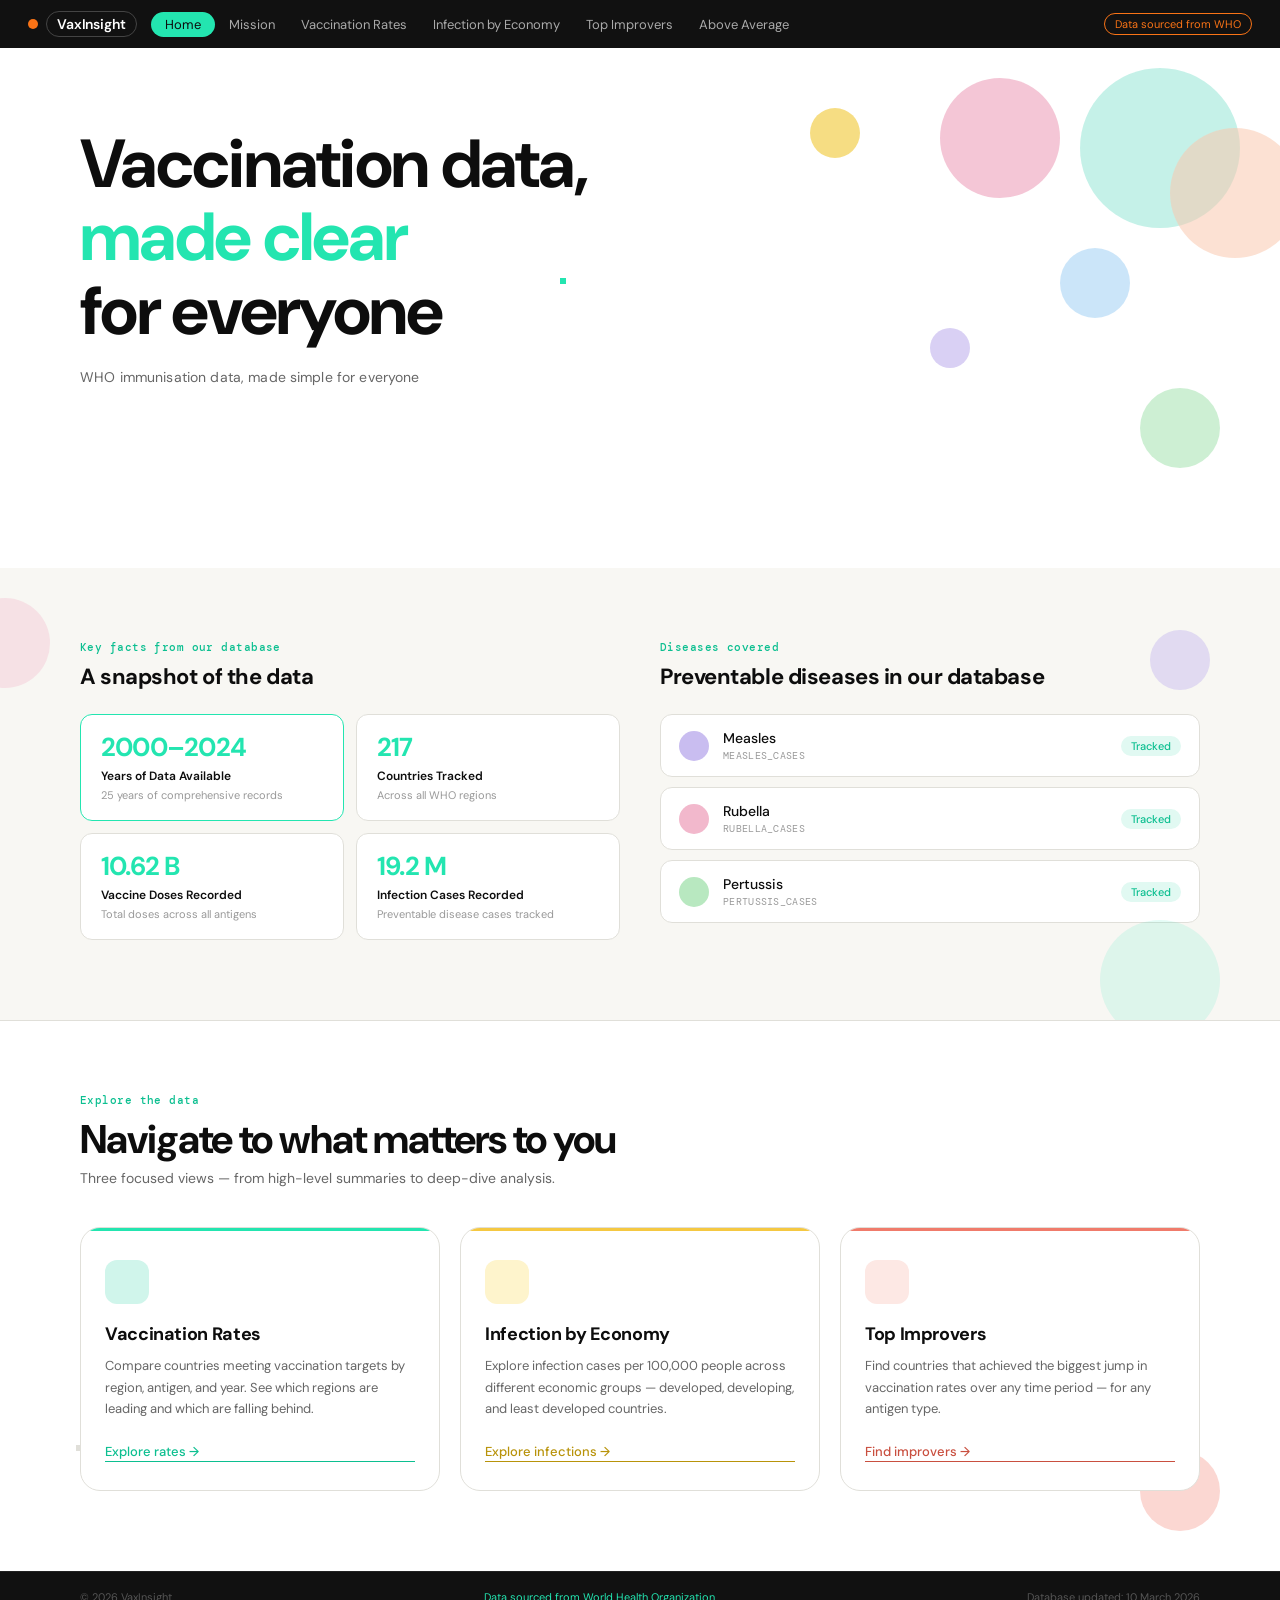
==== index.html @ 478c054f "finish first frontend draft" ====
<!DOCTYPE html>
<html lang="en">
<head>
  <meta charset="UTF-8" />
  <meta name="viewport" content="width=device-width, initial-scale=1.0" />
  <title>VaxInsight — Vaccination data, made clear for everyone</title>
  <link rel="preconnect" href="https://fonts.googleapis.com" />
  <link rel="preconnect" href="https://fonts.gstatic.com" crossorigin />
  <link href="https://fonts.googleapis.com/css2?family=Instrument+Serif:ital@0;1&family=DM+Sans:ital,opsz,wght@0,9..40,300;0,9..40,400;0,9..40,500;0,9..40,600;0,9..40,700;1,9..40,300&family=DM+Mono:wght@400;500&display=swap" rel="stylesheet" />
  <link rel="stylesheet" href="style.css" />
</head>
<body>

  <!-- ─── NAV ─────────────────────────────────────────────────── -->
  <header class="nav">
    <div class="nav__logo">
      <span class="nav__logo-dot"></span>
      <span class="nav__logo-text">VaxInsight</span>
    </div>
    <nav class="nav__links">
      <a href="#" class="nav__link nav__link--active">Home</a>
      <a href="#" class="nav__link">Mission</a>
      <a href="#" class="nav__link">Vaccination Rates</a>
      <a href="#" class="nav__link">Infection by Economy</a>
      <a href="#" class="nav__link">Top Improvers</a>
      <a href="#" class="nav__link">Above Average</a>
    </nav>
    <span class="nav__badge">Data sourced from WHO</span>
  </header>

  <!-- ─── HERO ─────────────────────────────────────────────────── -->
  <section class="hero">

    <!-- decorative blobs -->
    <div class="blob blob--yellow"  aria-hidden="true"></div>
    <div class="blob blob--pink"    aria-hidden="true"></div>
    <div class="blob blob--teal"    aria-hidden="true"></div>
    <div class="blob blob--purple"  aria-hidden="true"></div>
    <div class="blob blob--green"   aria-hidden="true"></div>
    <div class="blob blob--coral"   aria-hidden="true"></div>
    <div class="blob blob--blue"    aria-hidden="true"></div>
    <!-- tiny square accent -->
    <div class="hero__sq" aria-hidden="true"></div>

    <div class="hero__content">
      <h1 class="hero__h1">
        Vaccination data,<br>
        <span class="hero__accent">made clear</span><br>
        for everyone
      </h1>
      <p class="hero__sub">WHO immunisation data, made simple for everyone</p>
    </div>
  </section>

  <!-- ─── SNAPSHOT ─────────────────────────────────────────────── -->
  <section class="snapshot">

    <!-- left col: stats -->
    <div class="snapshot__left">
      <p class="snapshot__eyebrow">Key facts from our database</p>
      <h2 class="snapshot__heading">A snapshot of the data</h2>

      <div class="stats-grid">
        <div class="stat-card stat-card--bordered">
          <span class="stat-card__val">2000–2024</span>
          <span class="stat-card__label">Years of Data Available</span>
          <span class="stat-card__sub">25 years of comprehensive records</span>
        </div>
        <div class="stat-card">
          <span class="stat-card__val">217</span>
          <span class="stat-card__label">Countries Tracked</span>
          <span class="stat-card__sub">Across all WHO regions</span>
        </div>
        <div class="stat-card">
          <span class="stat-card__val">10.62 B</span>
          <span class="stat-card__label">Vaccine Doses Recorded</span>
          <span class="stat-card__sub">Total doses across all antigens</span>
        </div>
        <div class="stat-card">
          <span class="stat-card__val">19.2 M</span>
          <span class="stat-card__label">Infection Cases Recorded</span>
          <span class="stat-card__sub">Preventable disease cases tracked</span>
        </div>
      </div>
    </div>

    <!-- right col: diseases -->
    <div class="snapshot__right">
      <!-- decorative blob inside section -->
      <div class="snapshot__blob" aria-hidden="true"></div>
      <p class="snapshot__eyebrow">Diseases covered</p>
      <h2 class="snapshot__heading">Preventable diseases in our database</h2>

      <ul class="disease-list">
        <li class="disease-item">
          <span class="disease-item__dot disease-item__dot--measles"></span>
          <div class="disease-item__info">
            <span class="disease-item__name">Measles</span>
            <span class="disease-item__code">MEASLES_CASES</span>
          </div>
          <span class="disease-item__badge">Tracked</span>
        </li>
        <li class="disease-item">
          <span class="disease-item__dot disease-item__dot--rubella"></span>
          <div class="disease-item__info">
            <span class="disease-item__name">Rubella</span>
            <span class="disease-item__code">RUBELLA_CASES</span>
          </div>
          <span class="disease-item__badge">Tracked</span>
        </li>
        <li class="disease-item">
          <span class="disease-item__dot disease-item__dot--pertussis"></span>
          <div class="disease-item__info">
            <span class="disease-item__name">Pertussis</span>
            <span class="disease-item__code">PERTUSSIS_CASES</span>
          </div>
          <span class="disease-item__badge">Tracked</span>
        </li>
      </ul>
    </div>

    <!-- extra blobs around snapshot -->
    <div class="snapshot__blob-tl" aria-hidden="true"></div>
    <div class="snapshot__blob-br" aria-hidden="true"></div>
  </section>

  <!-- ─── EXPLORE ───────────────────────────────────────────────── -->
  <section class="explore">
    <p class="explore__eyebrow">Explore the data</p>
    <h2 class="explore__heading">Navigate to what matters to you</h2>
    <p class="explore__sub">Three focused views — from high-level summaries to deep-dive analysis.</p>

    <div class="cards-row">

      <article class="exp-card">
        <div class="exp-card__accent exp-card__accent--teal"></div>
        <div class="exp-card__icon exp-card__icon--teal"></div>
        <h3 class="exp-card__title">Vaccination Rates</h3>
        <p class="exp-card__body">Compare countries meeting vaccination targets by region, antigen, and year. See which regions are leading and which are falling behind.</p>
        <a href="#" class="exp-card__link exp-card__link--teal">Explore rates →</a>
      </article>

      <article class="exp-card">
        <div class="exp-card__accent exp-card__accent--yellow"></div>
        <div class="exp-card__icon exp-card__icon--yellow"></div>
        <h3 class="exp-card__title">Infection by Economy</h3>
        <p class="exp-card__body">Explore infection cases per 100,000 people across different economic groups — developed, developing, and least developed countries.</p>
        <a href="#" class="exp-card__link exp-card__link--yellow">Explore infections →</a>
      </article>

      <article class="exp-card">
        <div class="exp-card__accent exp-card__accent--coral"></div>
        <div class="exp-card__icon exp-card__icon--coral"></div>
        <h3 class="exp-card__title">Top Improvers</h3>
        <p class="exp-card__body">Find countries that achieved the biggest jump in vaccination rates over any time period — for any antigen type.</p>
        <a href="#" class="exp-card__link exp-card__link--coral">Find improvers →</a>
      </article>

    </div>

    <!-- bottom-right floating blob -->
    <div class="explore__blob" aria-hidden="true"></div>
    <!-- tiny square accent -->
    <div class="explore__sq" aria-hidden="true"></div>
  </section>

  <!-- ─── FOOTER ────────────────────────────────────────────────── -->
  <footer class="footer">
    <span class="footer__copy">© 2026 VaxInsight</span>
    <a href="#" class="footer__source">Data sourced from World Health Organization</a>
    <span class="footer__date">Database updated: 10 March 2026</span>
  </footer>

</body>
</html>
---- style.css ----
/* ─────────────────────────────────────────────────────────────────────────
   VaxInsight — Home Page Styles
   Font stack: Instrument Serif (display) + DM Sans (body) + DM Mono (code)
   ───────────────────────────────────────────────────────────────────────── */

/* ── TOKENS ── */
:root {
  --clr-bg:        #f8f7f3;
  --clr-white:     #ffffff;
  --clr-black:     #0d0d0d;
  --clr-nav:       #111111;

  --clr-teal:      #23e5b0;
  --clr-teal-dark: #0cbf90;
  --clr-yellow:    #f5c842;
  --clr-coral:     #f07b6b;
  --clr-pink:      #f2b8cc;
  --clr-purple:    #c9bdf0;
  --clr-green:     #b8e8c0;
  --clr-orange:    #f97316;

  --clr-text:      #111111;
  --clr-muted:     #666666;
  --clr-subtle:    #999999;
  --clr-border:    #e0dfd9;

  --font-display:  'Instrument Serif', Georgia, serif;
  --font-body:     'DM Sans', sans-serif;
  --font-mono:     'DM Mono', monospace;

  --nav-h:         48px;
  --radius-sm:     6px;
  --radius-md:     12px;
  --radius-lg:     20px;
  --radius-pill:   999px;
}

/* ── RESET ── */
*, *::before, *::after { box-sizing: border-box; margin: 0; padding: 0; }
html { scroll-behavior: smooth; }
body {
  font-family: var(--font-body);
  background: var(--clr-bg);
  color: var(--clr-text);
  -webkit-font-smoothing: antialiased;
  overflow-x: hidden;
}
a { text-decoration: none; color: inherit; }
ul { list-style: none; }
img { display: block; max-width: 100%; }


/* ═══════════════════════════════════════════════════════════════
   NAV
═══════════════════════════════════════════════════════════════ */
.nav {
  position: sticky;
  top: 0;
  z-index: 100;
  display: flex;
  align-items: center;
  gap: 0;
  height: var(--nav-h);
  background: var(--clr-nav);
  padding: 0 28px;
}

/* logo */
.nav__logo {
  display: flex;
  align-items: center;
  gap: 8px;
  margin-right: 6px;
}
.nav__logo-dot {
  width: 10px;
  height: 10px;
  border-radius: 50%;
  background: var(--clr-orange);
  flex-shrink: 0;
}
.nav__logo-text {
  color: var(--clr-white);
  font-size: 14px;
  font-weight: 600;
  letter-spacing: -0.01em;
  border: 1.5px solid #444;
  padding: 3px 10px;
  border-radius: var(--radius-pill);
}

/* active pill */
.nav__link--active {
  background: var(--clr-teal) !important;
  color: var(--clr-black) !important;
  font-weight: 600;
  padding: 4px 14px !important;
  border-radius: var(--radius-pill);
}

/* links */
.nav__links {
  display: flex;
  align-items: center;
  gap: 2px;
  flex: 1;
  padding-left: 8px;
}
.nav__link {
  color: #aaaaaa;
  font-size: 13px;
  font-weight: 400;
  padding: 4px 12px;
  border-radius: var(--radius-pill);
  transition: color 0.15s;
  white-space: nowrap;
}
.nav__link:hover {
  color: var(--clr-white);
}

/* badge */
.nav__badge {
  margin-left: auto;
  font-size: 11px;
  color: var(--clr-orange);
  border: 1.5px solid var(--clr-orange);
  padding: 3px 10px;
  border-radius: var(--radius-pill);
  white-space: nowrap;
}


/* ═══════════════════════════════════════════════════════════════
   HERO
═══════════════════════════════════════════════════════════════ */
.hero {
  position: relative;
  min-height: 520px;
  display: flex;
  align-items: flex-start;
  padding: 80px 80px 60px;
  overflow: hidden;
  background: var(--clr-white);
}

.hero__content {
  position: relative;
  z-index: 2;
  max-width: 680px;
}

.hero__h1 {
  font-family: var(--font-body);
  font-size: clamp(44px, 6vw, 68px);
  font-weight: 700;
  line-height: 1.08;
  letter-spacing: -0.025em;
  color: var(--clr-black);
}

.hero__accent {
  color: var(--clr-teal);
}

.hero__sub {
  margin-top: 20px;
  font-size: 14px;
  color: var(--clr-muted);
  font-weight: 400;
  letter-spacing: 0.01em;
}

/* tiny square accent */
.hero__sq {
  position: absolute;
  width: 6px;
  height: 6px;
  background: var(--clr-teal);
  top: 230px;
  left: 560px;
  z-index: 2;
}

/* ── BLOBS ── */
.blob {
  position: absolute;
  border-radius: 50%;
  z-index: 1;
}
.blob--yellow  { width: 50px;  height: 50px;  background: #f5d76e; top: 60px;  right: 420px; opacity: 0.85; }
.blob--pink    { width: 120px; height: 120px; background: #f2b8cc; top: 30px;  right: 220px; opacity: 0.80; }
.blob--teal    { width: 160px; height: 160px; background: #b2ede1; top: 20px;  right: 40px;  opacity: 0.75; }
.blob--purple  { width: 40px;  height: 40px;  background: #c9bdf0; top: 280px; right: 310px; opacity: 0.70; }
.blob--green   { width: 80px;  height: 80px;  background: #b8e8c0; top: 340px; right: 60px;  opacity: 0.70; }
.blob--coral   { width: 130px; height: 130px; background: #f9c8b0; top: 80px;  right: -20px; opacity: 0.55; }
.blob--blue    { width: 70px;  height: 70px;  background: #a8d4f5; top: 200px; right: 150px; opacity: 0.60; }


/* ═══════════════════════════════════════════════════════════════
   SNAPSHOT
═══════════════════════════════════════════════════════════════ */
.snapshot {
  position: relative;
  display: grid;
  grid-template-columns: 1fr 1fr;
  gap: 40px;
  padding: 72px 80px 80px;
  background: var(--clr-bg);
  overflow: hidden;
}

.snapshot__eyebrow {
  font-family: var(--font-mono);
  font-size: 11px;
  color: var(--clr-teal-dark);
  letter-spacing: 0.04em;
  margin-bottom: 10px;
  font-weight: 500;
}

.snapshot__heading {
  font-size: 22px;
  font-weight: 700;
  color: var(--clr-black);
  letter-spacing: -0.02em;
  margin-bottom: 24px;
  line-height: 1.2;
}

/* stat grid */
.stats-grid {
  display: grid;
  grid-template-columns: 1fr 1fr;
  gap: 12px;
}

.stat-card {
  background: var(--clr-white);
  border: 1px solid var(--clr-border);
  border-radius: var(--radius-md);
  padding: 18px 20px;
  display: flex;
  flex-direction: column;
  gap: 4px;
}

.stat-card--bordered {
  border: 1.5px solid var(--clr-teal);
}

.stat-card__val {
  font-size: 26px;
  font-weight: 700;
  letter-spacing: -0.03em;
  color: var(--clr-teal);
  line-height: 1.1;
}

.stat-card__label {
  font-size: 12px;
  font-weight: 600;
  color: var(--clr-black);
  margin-top: 2px;
}

.stat-card__sub {
  font-size: 11px;
  color: var(--clr-subtle);
}

/* disease list */
.snapshot__right {
  position: relative;
}

.disease-list {
  display: flex;
  flex-direction: column;
  gap: 10px;
  margin-top: 4px;
}

.disease-item {
  display: flex;
  align-items: center;
  gap: 14px;
  background: var(--clr-white);
  border: 1px solid var(--clr-border);
  border-radius: var(--radius-md);
  padding: 14px 18px;
}

.disease-item__dot {
  width: 30px;
  height: 30px;
  border-radius: 50%;
  flex-shrink: 0;
}
.disease-item__dot--measles  { background: #c9bdf0; }
.disease-item__dot--rubella  { background: #f2b8cc; }
.disease-item__dot--pertussis{ background: #b8e8c0; }

.disease-item__info {
  display: flex;
  flex-direction: column;
  flex: 1;
  gap: 2px;
}

.disease-item__name {
  font-size: 14px;
  font-weight: 500;
  color: var(--clr-black);
}

.disease-item__code {
  font-family: var(--font-mono);
  font-size: 10px;
  color: var(--clr-subtle);
  letter-spacing: 0.03em;
}

.disease-item__badge {
  font-size: 11px;
  font-weight: 500;
  color: var(--clr-teal-dark);
  background: #e1f9f2;
  border-radius: var(--radius-pill);
  padding: 3px 10px;
}

/* decorative blobs inside snapshot */
.snapshot__blob {
  position: absolute;
  width: 60px;
  height: 60px;
  border-radius: 50%;
  background: var(--clr-purple);
  opacity: 0.5;
  top: -10px;
  right: -10px;
  z-index: 0;
  pointer-events: none;
}

.snapshot__blob-tl {
  position: absolute;
  width: 90px;
  height: 90px;
  border-radius: 50%;
  background: #f2b8cc;
  opacity: 0.35;
  top: 30px;
  left: -40px;
  pointer-events: none;
}

.snapshot__blob-br {
  position: absolute;
  width: 120px;
  height: 120px;
  border-radius: 50%;
  background: var(--clr-teal);
  opacity: 0.12;
  bottom: -20px;
  right: 60px;
  pointer-events: none;
}


/* ═══════════════════════════════════════════════════════════════
   EXPLORE / CARDS
═══════════════════════════════════════════════════════════════ */
.explore {
  position: relative;
  padding: 72px 80px 80px;
  background: var(--clr-white);
  border-top: 1px solid var(--clr-border);
  overflow: hidden;
}

.explore__eyebrow {
  font-family: var(--font-mono);
  font-size: 11px;
  color: var(--clr-teal-dark);
  letter-spacing: 0.04em;
  margin-bottom: 10px;
  font-weight: 500;
}

.explore__heading {
  font-size: clamp(26px, 4vw, 40px);
  font-weight: 700;
  color: var(--clr-black);
  letter-spacing: -0.025em;
  line-height: 1.1;
  margin-bottom: 8px;
}

.explore__sub {
  font-size: 14px;
  color: var(--clr-muted);
  margin-bottom: 40px;
}

/* three cards */
.cards-row {
  display: grid;
  grid-template-columns: repeat(3, 1fr);
  gap: 20px;
  position: relative;
  z-index: 2;
}

.exp-card {
  background: var(--clr-white);
  border: 1px solid var(--clr-border);
  border-radius: var(--radius-lg);
  padding: 24px 24px 28px;
  display: flex;
  flex-direction: column;
  gap: 0;
  transition: box-shadow 0.2s, transform 0.2s;
  position: relative;
  overflow: hidden;
}

.exp-card:hover {
  box-shadow: 0 8px 32px rgba(0,0,0,0.08);
  transform: translateY(-2px);
}

/* top accent bar */
.exp-card__accent {
  position: absolute;
  top: 0;
  left: 0;
  right: 0;
  height: 3px;
  border-radius: var(--radius-lg) var(--radius-lg) 0 0;
}
.exp-card__accent--teal   { background: var(--clr-teal); }
.exp-card__accent--yellow { background: var(--clr-yellow); }
.exp-card__accent--coral  { background: var(--clr-coral); }

/* icon blob */
.exp-card__icon {
  width: 44px;
  height: 44px;
  border-radius: var(--radius-md);
  margin-bottom: 20px;
  margin-top: 8px;
}
.exp-card__icon--teal   { background: #d0f5eb; }
.exp-card__icon--yellow { background: #fef4cc; }
.exp-card__icon--coral  { background: #fde8e4; }

.exp-card__title {
  font-size: 18px;
  font-weight: 700;
  color: var(--clr-black);
  letter-spacing: -0.02em;
  margin-bottom: 10px;
  line-height: 1.2;
}

.exp-card__body {
  font-size: 13px;
  color: var(--clr-muted);
  line-height: 1.65;
  flex: 1;
  margin-bottom: 24px;
}

/* cta link */
.exp-card__link {
  display: inline-block;
  font-size: 13px;
  font-weight: 500;
  border-bottom: 1.5px solid currentColor;
  padding-bottom: 1px;
  transition: opacity 0.15s;
}
.exp-card__link:hover { opacity: 0.7; }
.exp-card__link--teal   { color: var(--clr-teal-dark); }
.exp-card__link--yellow { color: #b8930a; }
.exp-card__link--coral  { color: #c94f3f; }

/* floating blob + sq */
.explore__blob {
  position: absolute;
  width: 80px;
  height: 80px;
  border-radius: 50%;
  background: var(--clr-coral);
  opacity: 0.30;
  bottom: 40px;
  right: 60px;
  pointer-events: none;
  z-index: 1;
}
.explore__sq {
  position: absolute;
  width: 6px;
  height: 6px;
  background: var(--clr-border);
  bottom: 120px;
  left: 76px;
  pointer-events: none;
}


/* ═══════════════════════════════════════════════════════════════
   FOOTER
═══════════════════════════════════════════════════════════════ */
.footer {
  display: flex;
  align-items: center;
  justify-content: space-between;
  padding: 18px 80px;
  background: var(--clr-nav);
  border-top: 1px solid #222;
}

.footer__copy,
.footer__date {
  font-size: 11px;
  color: #555;
}

.footer__source {
  font-size: 11px;
  color: var(--clr-teal);
  transition: opacity 0.15s;
}

.footer__source:hover {
  opacity: 0.75;
}


/* ═══════════════════════════════════════════════════════════════
   ANIMATIONS
═══════════════════════════════════════════════════════════════ */

/* Fade-up on load */
@keyframes fadeUp {
  from { opacity: 0; transform: translateY(20px); }
  to   { opacity: 1; transform: translateY(0); }
}

.hero__content {
  animation: fadeUp 0.6s ease both;
  animation-delay: 0.1s;
}

.stats-grid {
  animation: fadeUp 0.6s ease both;
  animation-delay: 0.15s;
}

.disease-list {
  animation: fadeUp 0.6s ease both;
  animation-delay: 0.2s;
}

.cards-row {
  animation: fadeUp 0.6s ease both;
  animation-delay: 0.1s;
}

/* blobs gentle float */
@keyframes floatA {
  0%,100% { transform: translateY(0px); }
  50%      { transform: translateY(-12px); }
}
@keyframes floatB {
  0%,100% { transform: translateY(0px) translateX(0px); }
  50%      { transform: translateY(8px) translateX(-6px); }
}
@keyframes floatC {
  0%,100% { transform: translateY(0px) scale(1); }
  50%      { transform: translateY(-8px) scale(1.04); }
}

.blob--teal   { animation: floatA 7s ease-in-out infinite; }
.blob--pink   { animation: floatB 9s ease-in-out infinite; }
.blob--green  { animation: floatC 8s ease-in-out infinite; }
.blob--purple { animation: floatA 6s ease-in-out infinite 1s; }
.blob--coral  { animation: floatB 10s ease-in-out infinite 0.5s; }
.blob--yellow { animation: floatC 7s ease-in-out infinite 0.3s; }


/* ═══════════════════════════════════════════════════════════════
   RESPONSIVE
═══════════════════════════════════════════════════════════════ */
@media (max-width: 1024px) {
  .snapshot { grid-template-columns: 1fr; padding: 48px 40px; }
  .explore  { padding: 48px 40px; }
  .hero     { padding: 60px 40px; }
  .footer   { padding: 16px 40px; }
}

@media (max-width: 768px) {
  .nav__links { display: none; }
  .hero       { padding: 48px 24px; min-height: 380px; }
  .snapshot   { padding: 40px 24px; gap: 32px; }
  .explore    { padding: 40px 24px; }
  .cards-row  { grid-template-columns: 1fr; }
  .stats-grid { grid-template-columns: 1fr 1fr; }
  .footer     { flex-direction: column; gap: 6px; text-align: center; padding: 16px 24px; }
}

@media (max-width: 480px) {
  .stats-grid { grid-template-columns: 1fr; }
}
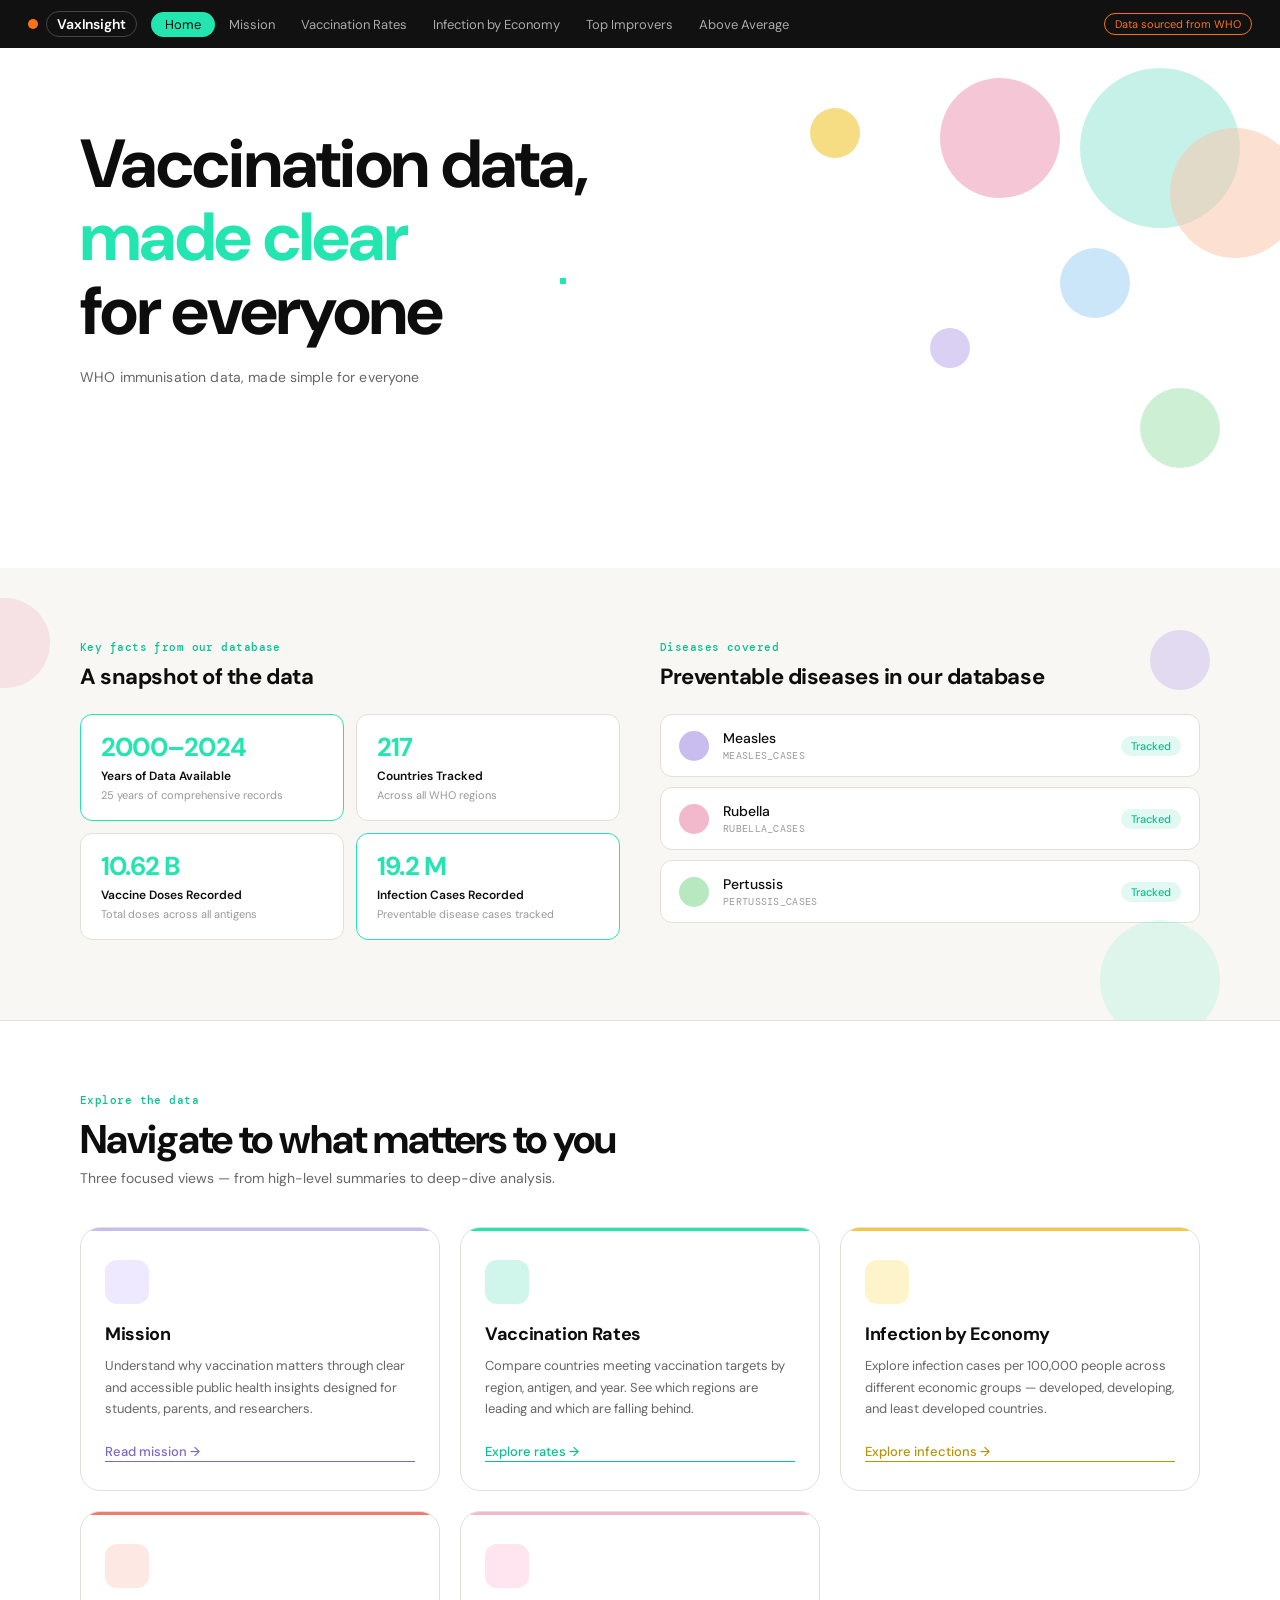
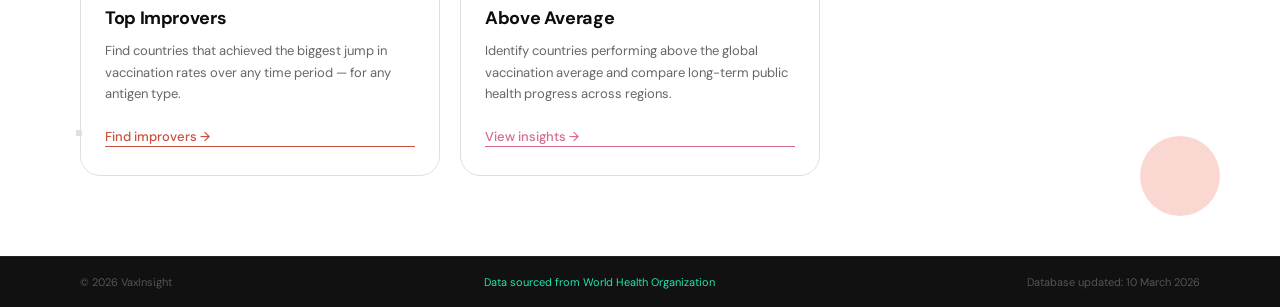
==== commit 650e1084: "second change for layout and card" ====
--- a/index.html
+++ b/index.html
@@ -10,6 +10,7 @@
   <link rel="stylesheet" href="style.css" />
 </head>
 <body>
+
 
   <!-- ─── NAV ─────────────────────────────────────────────────── -->
   <header class="nav">
@@ -76,7 +77,7 @@
           <span class="stat-card__label">Vaccine Doses Recorded</span>
           <span class="stat-card__sub">Total doses across all antigens</span>
         </div>
-        <div class="stat-card">
+        <div class="stat-card stat-card--bordered">
           <span class="stat-card__val">19.2 M</span>
           <span class="stat-card__label">Infection Cases Recorded</span>
           <span class="stat-card__sub">Preventable disease cases tracked</span>
@@ -131,7 +132,15 @@
     <p class="explore__sub">Three focused views — from high-level summaries to deep-dive analysis.</p>
 
     <div class="cards-row">
-
+      <article class="exp-card">
+        <div class="exp-card__accent exp-card__accent--purple"></div>
+        <div class="exp-card__icon exp-card__icon--purple"></div>
+        <h3 class="exp-card__title">Mission</h3>
+        <p class="exp-card__body">
+    Understand why vaccination matters through clear and accessible public health insights designed for students, parents, and researchers.
+        </p>
+        <a href="#" class="exp-card__link exp-card__link--purple">Read mission →</a>
+      </article>
       <article class="exp-card">
         <div class="exp-card__accent exp-card__accent--teal"></div>
         <div class="exp-card__icon exp-card__icon--teal"></div>
@@ -155,7 +164,15 @@
         <p class="exp-card__body">Find countries that achieved the biggest jump in vaccination rates over any time period — for any antigen type.</p>
         <a href="#" class="exp-card__link exp-card__link--coral">Find improvers →</a>
       </article>
-
+      <article class="exp-card">
+        <div class="exp-card__accent exp-card__accent--pink"></div>
+        <div class="exp-card__icon exp-card__icon--pink"></div>
+        <h3 class="exp-card__title">Above Average</h3>
+        <p class="exp-card__body">
+          Identify countries performing above the global vaccination average and compare long-term public health progress across regions.
+        </p>
+        <a href="#" class="exp-card__link exp-card__link--pink">View insights →</a>
+      </article>
     </div>
 
     <!-- bottom-right floating blob -->
--- a/style.css
+++ b/style.css
@@ -409,8 +409,6 @@
   display: grid;
   grid-template-columns: repeat(3, 1fr);
   gap: 20px;
-  position: relative;
-  z-index: 2;
 }
 
 .exp-card {
@@ -444,6 +442,14 @@
 .exp-card__accent--yellow { background: var(--clr-yellow); }
 .exp-card__accent--coral  { background: var(--clr-coral); }
 
+.exp-card__accent--purple { background: var(--clr-purple); }
+.exp-card__accent--pink   { background: var(--clr-pink); }
+
+.exp-card__icon--purple { background: #efe9ff; }
+.exp-card__icon--pink   { background: #ffe5ef; }
+
+.exp-card__link--purple { color: #7a69c7; }
+.exp-card__link--pink   { color: #d46a92; }
 /* icon blob */
 .exp-card__icon {
   width: 44px;
@@ -614,4 +620,16 @@
 
 @media (max-width: 480px) {
   .stats-grid { grid-template-columns: 1fr; }
+}
+
+@media (max-width: 1024px) {
+  .cards-row {
+    grid-template-columns: repeat(2, 1fr);
+  }
+}
+
+@media (max-width: 768px) {
+  .cards-row {
+    grid-template-columns: 1fr;
+  }
 }
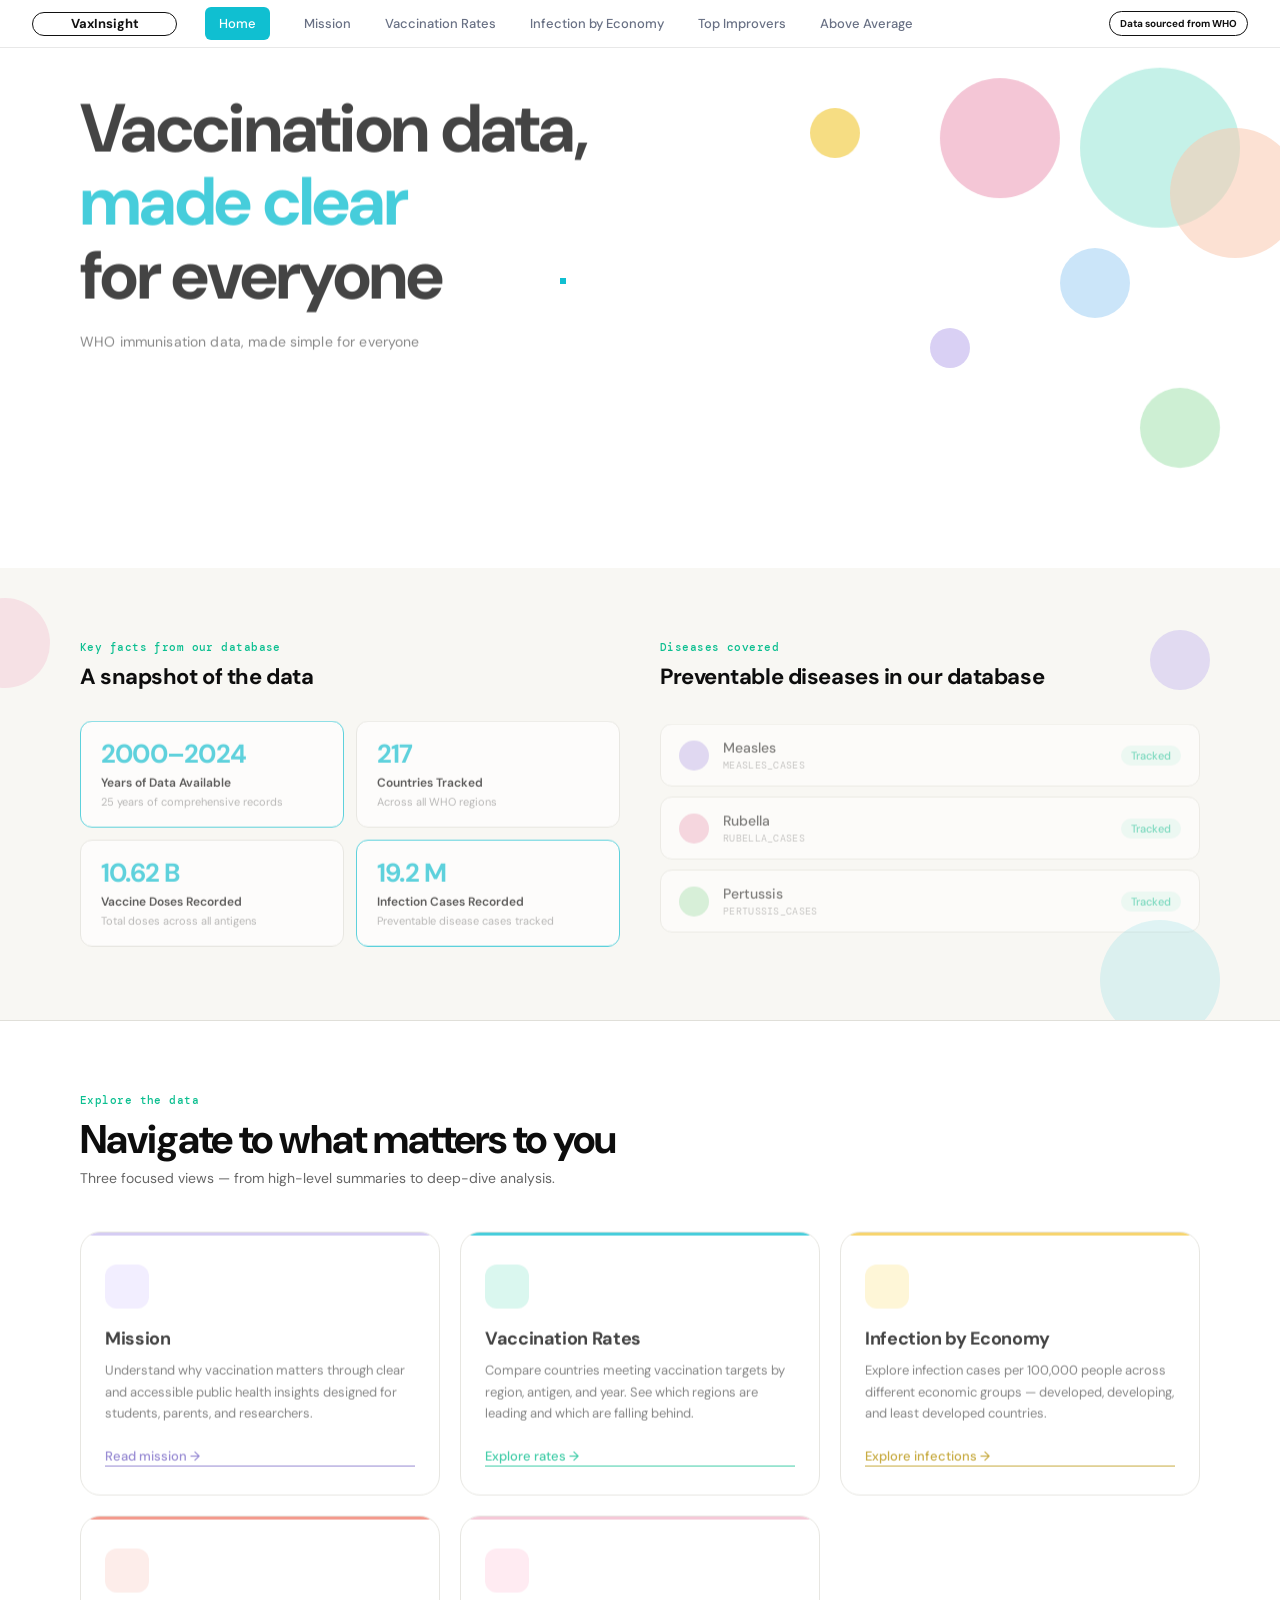
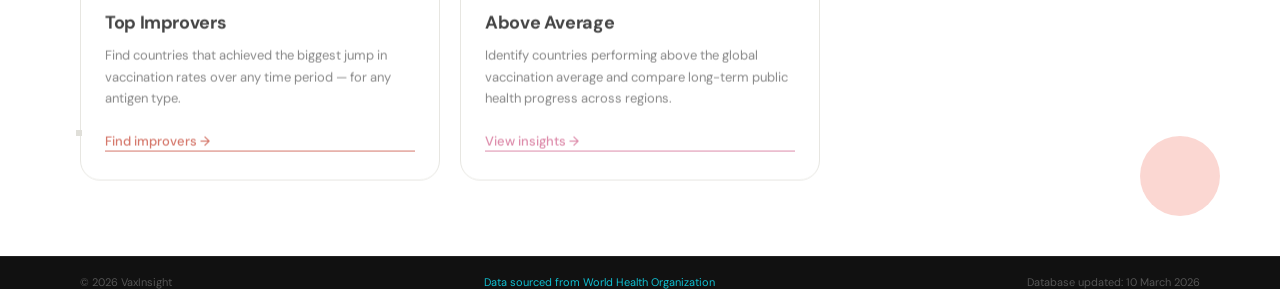
==== commit fbc26cc1: "change index file for visualization" ====
--- a/index.html
+++ b/index.html
@@ -3,190 +3,10 @@
 <head>
   <meta charset="UTF-8" />
   <meta name="viewport" content="width=device-width, initial-scale=1.0" />
-  <title>VaxInsight — Vaccination data, made clear for everyone</title>
-  <link rel="preconnect" href="https://fonts.googleapis.com" />
-  <link rel="preconnect" href="https://fonts.gstatic.com" crossorigin />
-  <link href="https://fonts.googleapis.com/css2?family=Instrument+Serif:ital@0;1&family=DM+Sans:ital,opsz,wght@0,9..40,300;0,9..40,400;0,9..40,500;0,9..40,600;0,9..40,700;1,9..40,300&family=DM+Mono:wght@400;500&display=swap" rel="stylesheet" />
-  <link rel="stylesheet" href="style.css" />
+  <meta http-equiv="refresh" content="0; url=Webpage1.html" />
+  <title>VaxInsight</title>
 </head>
 <body>
-
-
-  <!-- ─── NAV ─────────────────────────────────────────────────── -->
-  <header class="nav">
-    <div class="nav__logo">
-      <span class="nav__logo-dot"></span>
-      <span class="nav__logo-text">VaxInsight</span>
-    </div>
-    <nav class="nav__links">
-      <a href="#" class="nav__link nav__link--active">Home</a>
-      <a href="#" class="nav__link">Mission</a>
-      <a href="#" class="nav__link">Vaccination Rates</a>
-      <a href="#" class="nav__link">Infection by Economy</a>
-      <a href="#" class="nav__link">Top Improvers</a>
-      <a href="#" class="nav__link">Above Average</a>
-    </nav>
-    <span class="nav__badge">Data sourced from WHO</span>
-  </header>
-
-  <!-- ─── HERO ─────────────────────────────────────────────────── -->
-  <section class="hero">
-
-    <!-- decorative blobs -->
-    <div class="blob blob--yellow"  aria-hidden="true"></div>
-    <div class="blob blob--pink"    aria-hidden="true"></div>
-    <div class="blob blob--teal"    aria-hidden="true"></div>
-    <div class="blob blob--purple"  aria-hidden="true"></div>
-    <div class="blob blob--green"   aria-hidden="true"></div>
-    <div class="blob blob--coral"   aria-hidden="true"></div>
-    <div class="blob blob--blue"    aria-hidden="true"></div>
-    <!-- tiny square accent -->
-    <div class="hero__sq" aria-hidden="true"></div>
-
-    <div class="hero__content">
-      <h1 class="hero__h1">
-        Vaccination data,<br>
-        <span class="hero__accent">made clear</span><br>
-        for everyone
-      </h1>
-      <p class="hero__sub">WHO immunisation data, made simple for everyone</p>
-    </div>
-  </section>
-
-  <!-- ─── SNAPSHOT ─────────────────────────────────────────────── -->
-  <section class="snapshot">
-
-    <!-- left col: stats -->
-    <div class="snapshot__left">
-      <p class="snapshot__eyebrow">Key facts from our database</p>
-      <h2 class="snapshot__heading">A snapshot of the data</h2>
-
-      <div class="stats-grid">
-        <div class="stat-card stat-card--bordered">
-          <span class="stat-card__val">2000–2024</span>
-          <span class="stat-card__label">Years of Data Available</span>
-          <span class="stat-card__sub">25 years of comprehensive records</span>
-        </div>
-        <div class="stat-card">
-          <span class="stat-card__val">217</span>
-          <span class="stat-card__label">Countries Tracked</span>
-          <span class="stat-card__sub">Across all WHO regions</span>
-        </div>
-        <div class="stat-card">
-          <span class="stat-card__val">10.62 B</span>
-          <span class="stat-card__label">Vaccine Doses Recorded</span>
-          <span class="stat-card__sub">Total doses across all antigens</span>
-        </div>
-        <div class="stat-card stat-card--bordered">
-          <span class="stat-card__val">19.2 M</span>
-          <span class="stat-card__label">Infection Cases Recorded</span>
-          <span class="stat-card__sub">Preventable disease cases tracked</span>
-        </div>
-      </div>
-    </div>
-
-    <!-- right col: diseases -->
-    <div class="snapshot__right">
-      <!-- decorative blob inside section -->
-      <div class="snapshot__blob" aria-hidden="true"></div>
-      <p class="snapshot__eyebrow">Diseases covered</p>
-      <h2 class="snapshot__heading">Preventable diseases in our database</h2>
-
-      <ul class="disease-list">
-        <li class="disease-item">
-          <span class="disease-item__dot disease-item__dot--measles"></span>
-          <div class="disease-item__info">
-            <span class="disease-item__name">Measles</span>
-            <span class="disease-item__code">MEASLES_CASES</span>
-          </div>
-          <span class="disease-item__badge">Tracked</span>
-        </li>
-        <li class="disease-item">
-          <span class="disease-item__dot disease-item__dot--rubella"></span>
-          <div class="disease-item__info">
-            <span class="disease-item__name">Rubella</span>
-            <span class="disease-item__code">RUBELLA_CASES</span>
-          </div>
-          <span class="disease-item__badge">Tracked</span>
-        </li>
-        <li class="disease-item">
-          <span class="disease-item__dot disease-item__dot--pertussis"></span>
-          <div class="disease-item__info">
-            <span class="disease-item__name">Pertussis</span>
-            <span class="disease-item__code">PERTUSSIS_CASES</span>
-          </div>
-          <span class="disease-item__badge">Tracked</span>
-        </li>
-      </ul>
-    </div>
-
-    <!-- extra blobs around snapshot -->
-    <div class="snapshot__blob-tl" aria-hidden="true"></div>
-    <div class="snapshot__blob-br" aria-hidden="true"></div>
-  </section>
-
-  <!-- ─── EXPLORE ───────────────────────────────────────────────── -->
-  <section class="explore">
-    <p class="explore__eyebrow">Explore the data</p>
-    <h2 class="explore__heading">Navigate to what matters to you</h2>
-    <p class="explore__sub">Three focused views — from high-level summaries to deep-dive analysis.</p>
-
-    <div class="cards-row">
-      <article class="exp-card">
-        <div class="exp-card__accent exp-card__accent--purple"></div>
-        <div class="exp-card__icon exp-card__icon--purple"></div>
-        <h3 class="exp-card__title">Mission</h3>
-        <p class="exp-card__body">
-    Understand why vaccination matters through clear and accessible public health insights designed for students, parents, and researchers.
-        </p>
-        <a href="#" class="exp-card__link exp-card__link--purple">Read mission →</a>
-      </article>
-      <article class="exp-card">
-        <div class="exp-card__accent exp-card__accent--teal"></div>
-        <div class="exp-card__icon exp-card__icon--teal"></div>
-        <h3 class="exp-card__title">Vaccination Rates</h3>
-        <p class="exp-card__body">Compare countries meeting vaccination targets by region, antigen, and year. See which regions are leading and which are falling behind.</p>
-        <a href="#" class="exp-card__link exp-card__link--teal">Explore rates →</a>
-      </article>
-
-      <article class="exp-card">
-        <div class="exp-card__accent exp-card__accent--yellow"></div>
-        <div class="exp-card__icon exp-card__icon--yellow"></div>
-        <h3 class="exp-card__title">Infection by Economy</h3>
-        <p class="exp-card__body">Explore infection cases per 100,000 people across different economic groups — developed, developing, and least developed countries.</p>
-        <a href="#" class="exp-card__link exp-card__link--yellow">Explore infections →</a>
-      </article>
-
-      <article class="exp-card">
-        <div class="exp-card__accent exp-card__accent--coral"></div>
-        <div class="exp-card__icon exp-card__icon--coral"></div>
-        <h3 class="exp-card__title">Top Improvers</h3>
-        <p class="exp-card__body">Find countries that achieved the biggest jump in vaccination rates over any time period — for any antigen type.</p>
-        <a href="#" class="exp-card__link exp-card__link--coral">Find improvers →</a>
-      </article>
-      <article class="exp-card">
-        <div class="exp-card__accent exp-card__accent--pink"></div>
-        <div class="exp-card__icon exp-card__icon--pink"></div>
-        <h3 class="exp-card__title">Above Average</h3>
-        <p class="exp-card__body">
-          Identify countries performing above the global vaccination average and compare long-term public health progress across regions.
-        </p>
-        <a href="#" class="exp-card__link exp-card__link--pink">View insights →</a>
-      </article>
-    </div>
-
-    <!-- bottom-right floating blob -->
-    <div class="explore__blob" aria-hidden="true"></div>
-    <!-- tiny square accent -->
-    <div class="explore__sq" aria-hidden="true"></div>
-  </section>
-
-  <!-- ─── FOOTER ────────────────────────────────────────────────── -->
-  <footer class="footer">
-    <span class="footer__copy">© 2026 VaxInsight</span>
-    <a href="#" class="footer__source">Data sourced from World Health Organization</a>
-    <span class="footer__date">Database updated: 10 March 2026</span>
-  </footer>
-
+  <p><a href="Webpage1.html">Open VaxInsight</a></p>
 </body>
-</html>+</html>
